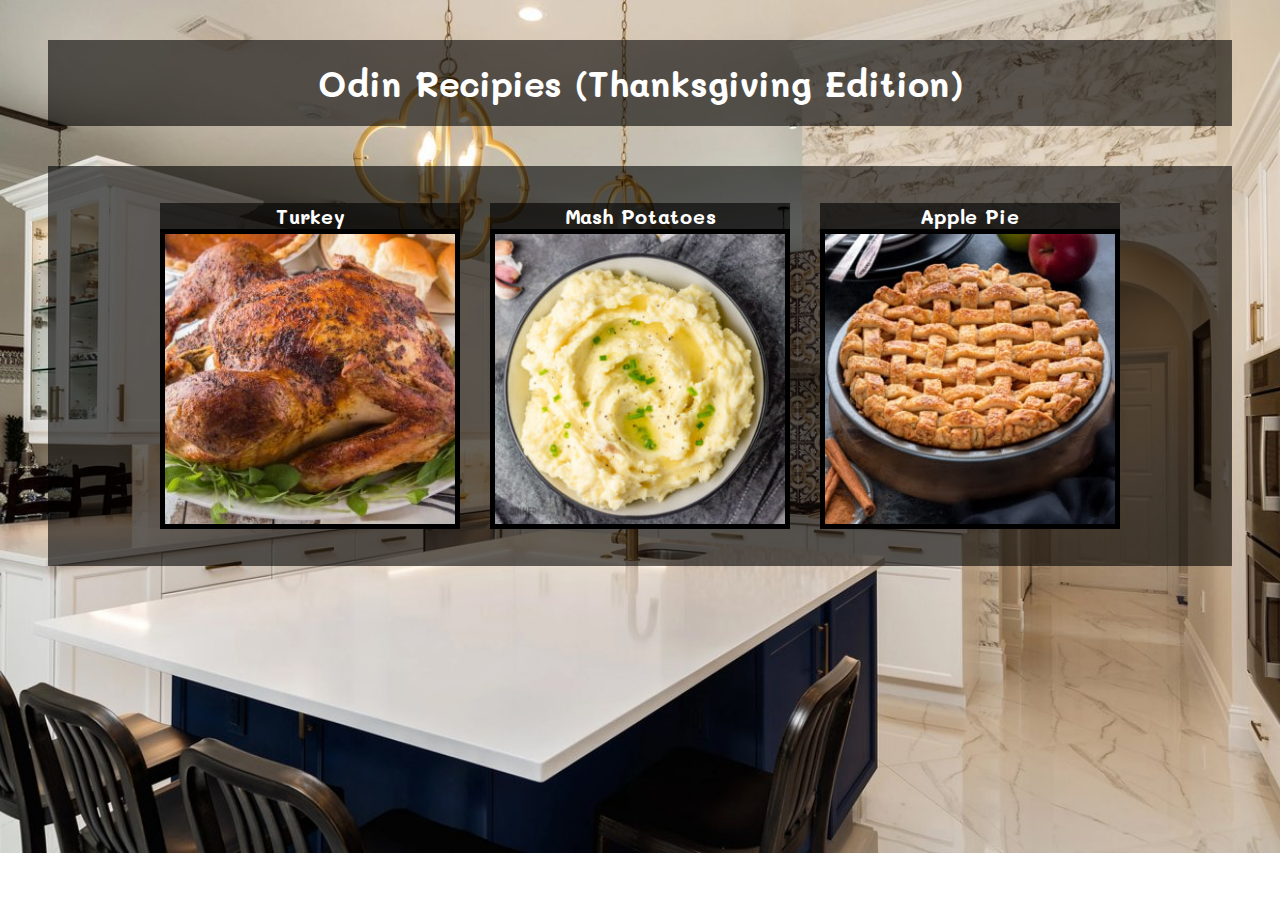
==== index.html @ c040d760 "Added pictures and names to each recipie" ====
<!DOCTYPE html>
<html lang="en">
<head>
    <meta charset="UTF-8">
    <meta http-equiv="X-UA-Compatible" content="IE=edge">
    <meta name="viewport" content="width=device-width, initial-scale=1.0">
    <title>Recipies</title>
    <link href="https://fonts.googleapis.com/css2?family=Kalam:wght@300&family=Mali&family=Rampart+One&display=swap" rel="stylesheet">
    <link rel="stylesheet" href="/style/styles.css">
</head>
<body>

    <h1>Odin Recipies (Thanksgiving Edition)</h1>

    <div class="flex-container middle">

        <div class="flex-item flex-item1">
            <p>Turkey</p>
            <div class="flex-container item-1-image">
                <img class="image" src="/imgs/turkey2.jpg" alt="Oven baked turkey">
            </div>
        </div>

        <div class="flex-item flex-item2">
            <p>Mash Potatoes</p>
            <div class="flex-container item-1-image">
                <img class="image" src="/imgs/mash-potatoe.jpg" alt="Oven baked turkey">
            </div>
        </div>

        <div class="flex-item flex-item3">
            <p>Apple Pie</p>
            <div class="flex-container item-1-image">
                <img class="image" src="/imgs/apple-pie.jpg" alt="Oven baked turkey">
            </div>
        </div>

    </div>
    
</body>
</html>
---- style/styles.css ----
*{
    box-sizing: border-box;
}

body{
    background: url(../imgs/kitchen2.jpg) no-repeat;
    background-size: cover;
}

h1{
    text-align: center;
    font-family: 'Mali', cursive;
    color: white;
    font-size: 35px;
    background: rgba(0, 0, 0, 0.6);
    margin: 40px;
    padding: 20px;
}

p{
    text-align: center;
    font-size: 20px;
    font-weight: 800;
    font-family: 'Mali', cursive;
    color: white;
    background: rgba(0, 0, 0, 0.6);
    margin: 0px
}

.flex-container.middle{
    display: flex;
    background: rgba(0, 0, 0, 0.6);
    height: 400px;
    flex-direction: row;
    align-items: center;
    justify-content: center;
    margin: 40px;
    padding: 20px 20px 20px 20px;
}

.flex-item{
    width: 300px;
    height: auto;
    margin: 15px;
    padding: 0px;
}

.flex-item1{
    min-height: 300px;
    min-width: 280px;
}

.flex-container.item-1-image{
    display: block;
    height: 300px;
    border: 5px solid black;
}

.image{
    width: 100%;
    height: 100%;
    margin: 0px;
    padding: 0px;
}

.flex-item2{
    min-height: 300px;
    min-width: 280px;
}

.flex-item3{
    min-height: 300px;
    min-width: 280px;
}
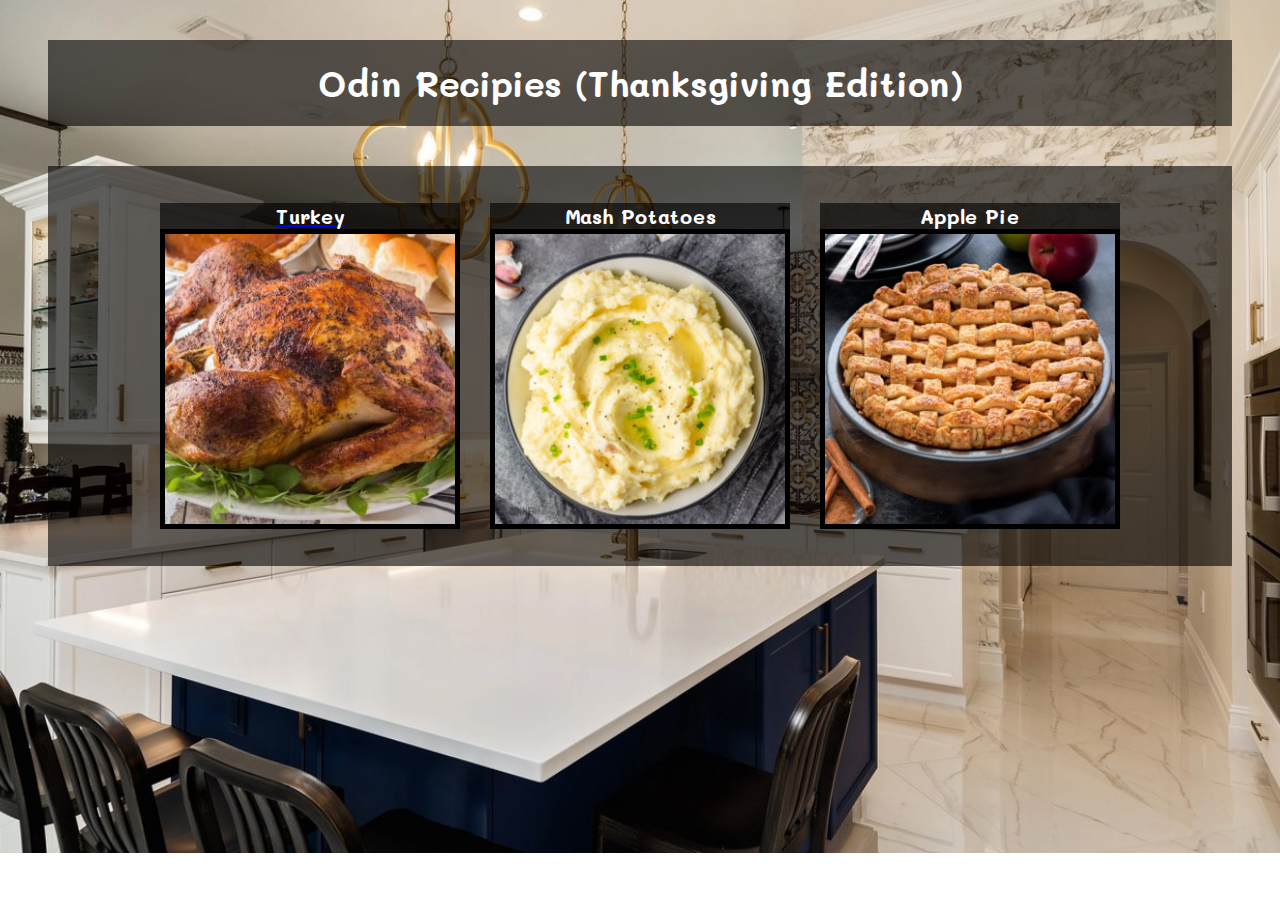
==== commit e72bba19: "changed files in recipies directory to .html" ====
--- a/index.html
+++ b/index.html
@@ -14,12 +14,12 @@
 
     <div class="flex-container middle">
 
-        <div class="flex-item flex-item1">
+        <a class="flex-item flex-item1" href="/recipies/turkey">
             <p>Turkey</p>
             <div class="flex-container item-1-image">
                 <img class="image" src="/imgs/turkey2.jpg" alt="Oven baked turkey">
             </div>
-        </div>
+        </a>
 
         <div class="flex-item flex-item2">
             <p>Mash Potatoes</p>
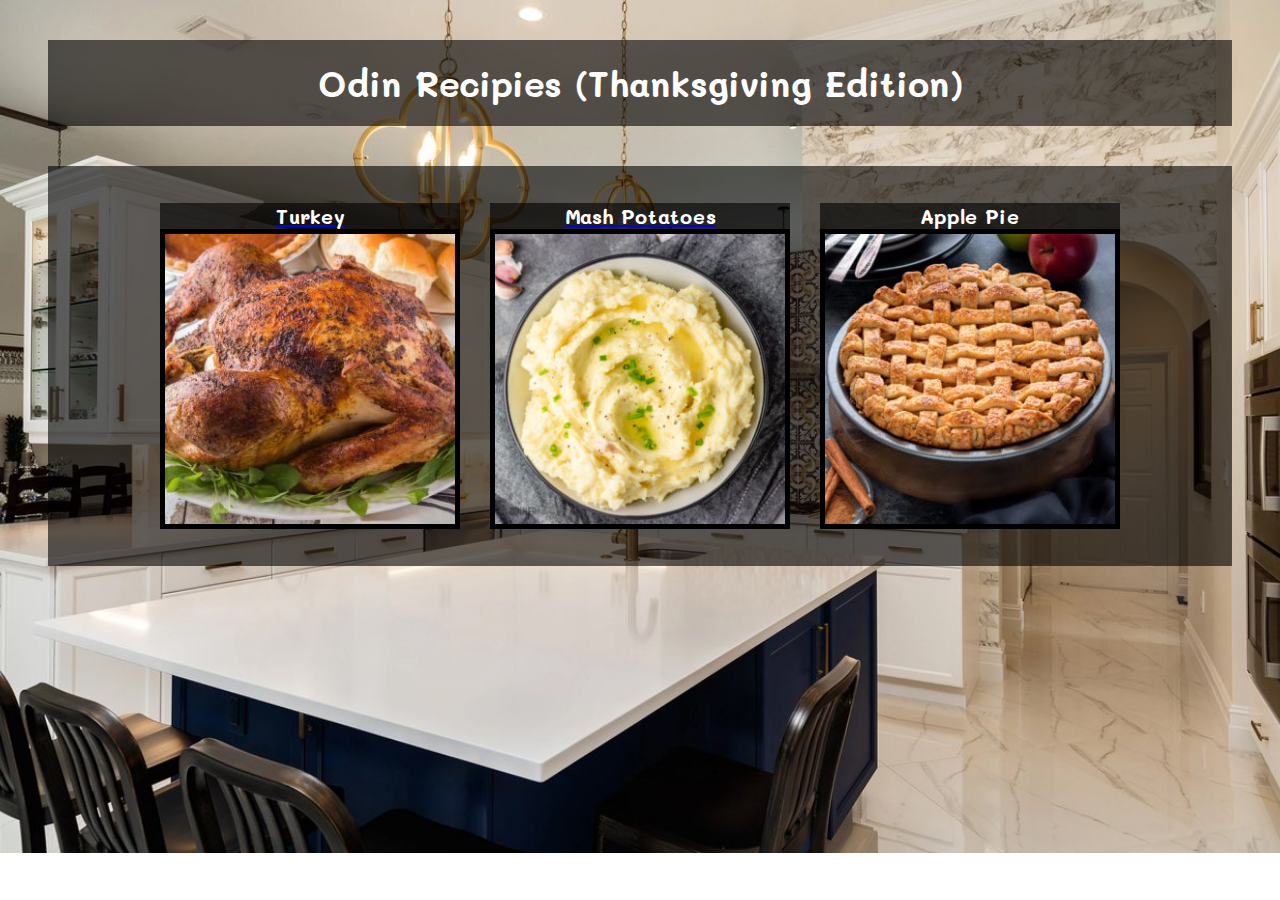
==== commit 9f3338cb: "created hrefs to all other pages" ====
--- a/index.html
+++ b/index.html
@@ -14,25 +14,25 @@
 
     <div class="flex-container middle">
 
-        <a class="flex-item flex-item1" href="/recipies/turkey">
+        <a class="flex-item flex-item1" href="/recipies/turkey.html">
             <p>Turkey</p>
             <div class="flex-container item-1-image">
                 <img class="image" src="/imgs/turkey2.jpg" alt="Oven baked turkey">
             </div>
         </a>
 
-        <div class="flex-item flex-item2">
+        <a class="flex-item flex-item2" href="/recipies/mash-potatoe.html">
             <p>Mash Potatoes</p>
             <div class="flex-container item-1-image">
                 <img class="image" src="/imgs/mash-potatoe.jpg" alt="Oven baked turkey">
             </div>
-        </div>
+        </a>
 
         <div class="flex-item flex-item3">
             <p>Apple Pie</p>
-            <div class="flex-container item-1-image">
+            <a class="flex-container item-1-image" href="/recipies/apple-pie.html">
                 <img class="image" src="/imgs/apple-pie.jpg" alt="Oven baked turkey">
-            </div>
+            </a>
         </div>
 
     </div>
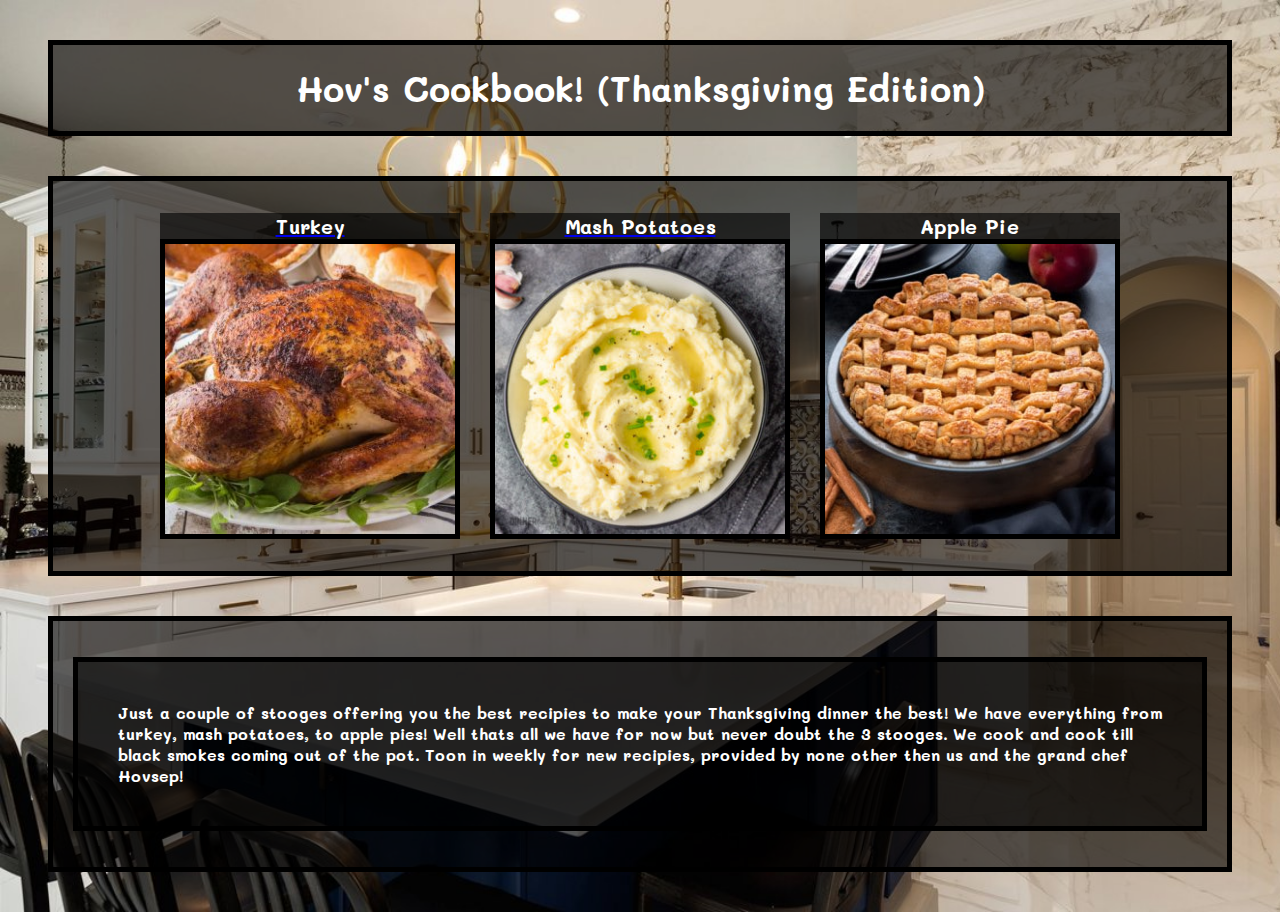
==== commit a739d438: "Added Text below middle flexbox" ====
--- a/index.html
+++ b/index.html
@@ -10,32 +10,38 @@
 </head>
 <body>
 
-    <h1>Odin Recipies (Thanksgiving Edition)</h1>
+    <h1>Hov's Cookbook! (Thanksgiving Edition)</h1>
 
     <div class="flex-container middle">
 
         <a class="flex-item flex-item1" href="/recipies/turkey.html">
-            <p>Turkey</p>
+            <p class="item-name">Turkey</p>
             <div class="flex-container item-1-image">
                 <img class="image" src="/imgs/turkey2.jpg" alt="Oven baked turkey">
             </div>
         </a>
 
         <a class="flex-item flex-item2" href="/recipies/mash-potatoe.html">
-            <p>Mash Potatoes</p>
+            <p class="item-name">Mash Potatoes</p>
             <div class="flex-container item-1-image">
                 <img class="image" src="/imgs/mash-potatoe.jpg" alt="Oven baked turkey">
             </div>
         </a>
 
         <div class="flex-item flex-item3">
-            <p>Apple Pie</p>
+            <p class="item-name">Apple Pie</p>
             <a class="flex-container item-1-image" href="/recipies/apple-pie.html">
                 <img class="image" src="/imgs/apple-pie.jpg" alt="Oven baked turkey">
             </a>
         </div>
 
     </div>
+
+    <div class="flex-container bottom">
+        <p class="opener">Just a couple of stooges offering you the best recipies to make your Thanksgiving dinner the best! We have everything from turkey, mash potatoes, 
+            to apple pies! Well thats all we have for now but never doubt the 3 stooges. We cook and cook till black smokes coming out of the pot.
+            Toon in weekly for new recipies, provided by none other then us and the grand chef Hovsep!</p>
+    </div>
     
 </body>
 </html>--- a/style/styles.css
+++ b/style/styles.css
@@ -15,9 +15,10 @@
     background: rgba(0, 0, 0, 0.6);
     margin: 40px;
     padding: 20px;
+    border: 5px solid black
 }
 
-p{
+.item-name{
     text-align: center;
     font-size: 20px;
     font-weight: 800;
@@ -36,6 +37,7 @@
     justify-content: center;
     margin: 40px;
     padding: 20px 20px 20px 20px;
+    border: 5px solid black
 }
 
 .flex-item{
@@ -71,4 +73,24 @@
 .flex-item3{
     min-height: 300px;
     min-width: 280px;
+}
+
+.opener{
+    font-family: 'Mali', cursive;
+    font-weight: 700;
+    background: rgba(0, 0, 0, 0.6);
+    color: white;
+    padding: 40px;
+    border: 5px solid black
+}
+
+.flex-container.bottom{
+    display: flex;
+    background: rgba(0, 0, 0, 0.6);
+    flex-direction: row;
+    align-items: center;
+    justify-content: center;
+    margin: 40px;
+    padding: 20px 20px 20px 20px;
+    border: 5px solid black
 }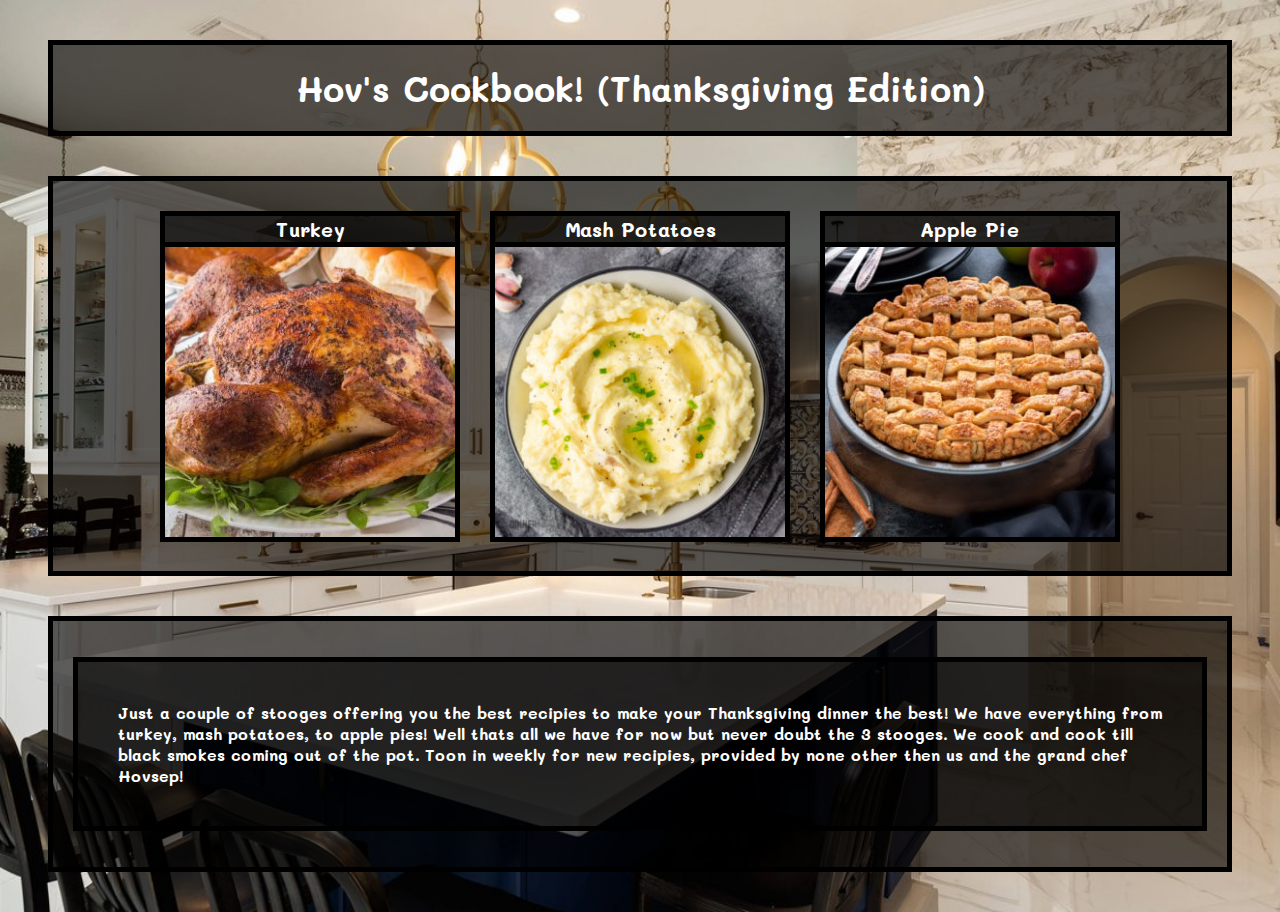
==== commit fed25cb3: "fixed purple line under item names" ====
--- a/index.html
+++ b/index.html
@@ -14,19 +14,19 @@
 
     <div class="flex-container middle">
 
-        <a class="flex-item flex-item1" href="/recipies/turkey.html">
+        <div class="flex-item flex-item1">
             <p class="item-name">Turkey</p>
-            <div class="flex-container item-1-image">
+            <a class="flex-container item-1-image" href="/recipies/turkey.html">
                 <img class="image" src="/imgs/turkey2.jpg" alt="Oven baked turkey">
-            </div>
-        </a>
+            </a>
+        </div>
 
-        <a class="flex-item flex-item2" href="/recipies/mash-potatoe.html">
+        <div class="flex-item flex-item2">
             <p class="item-name">Mash Potatoes</p>
-            <div class="flex-container item-1-image">
+            <a class="flex-container item-1-image" href="/recipies/mash-potatoe.html">
                 <img class="image" src="/imgs/mash-potatoe.jpg" alt="Oven baked turkey">
-            </div>
-        </a>
+            </a>
+        </div>
 
         <div class="flex-item flex-item3">
             <p class="item-name">Apple Pie</p>
--- a/style/styles.css
+++ b/style/styles.css
@@ -25,7 +25,10 @@
     font-family: 'Mali', cursive;
     color: white;
     background: rgba(0, 0, 0, 0.6);
-    margin: 0px
+    margin: 0px;
+    border-top: 5px solid black;
+    border-left: 5px solid black;
+    border-right: 5px solid black;
 }
 
 .flex-container.middle{
@@ -38,6 +41,10 @@
     margin: 40px;
     padding: 20px 20px 20px 20px;
     border: 5px solid black
+}
+
+a:visited{
+    text-decoration: none;
 }
 
 .flex-item{
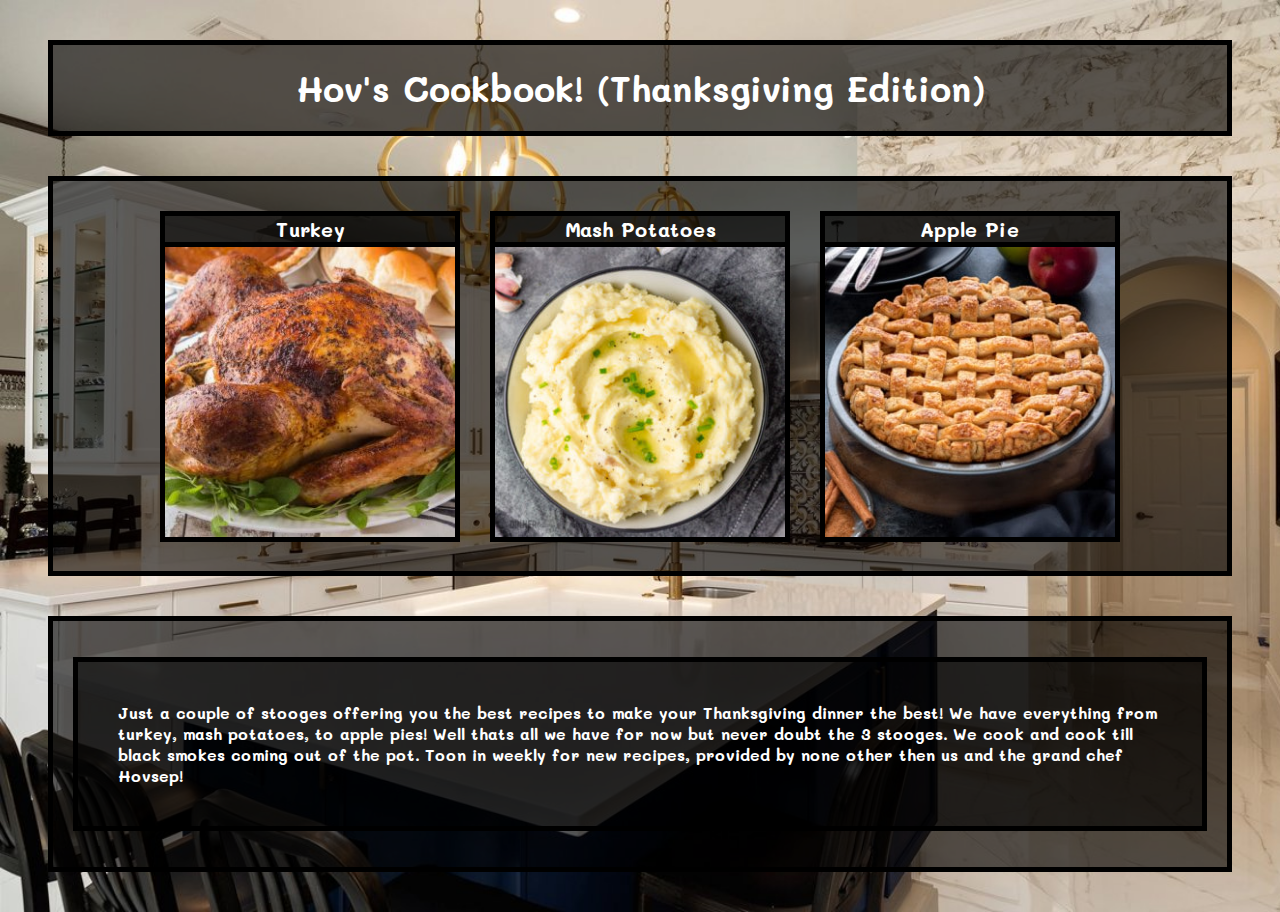
==== commit 633d4eb1: "created structure for recipe html and applied to Apple Crust Pie" ====
--- a/index.html
+++ b/index.html
@@ -4,11 +4,11 @@
     <meta charset="UTF-8">
     <meta http-equiv="X-UA-Compatible" content="IE=edge">
     <meta name="viewport" content="width=device-width, initial-scale=1.0">
-    <title>Recipies</title>
+    <title>recipes</title>
     <link href="https://fonts.googleapis.com/css2?family=Kalam:wght@300&family=Mali&family=Rampart+One&display=swap" rel="stylesheet">
     <link rel="stylesheet" href="/style/styles.css">
 </head>
-<body>
+<body class="homepage">
 
     <h1>Hov's Cookbook! (Thanksgiving Edition)</h1>
 
@@ -38,9 +38,9 @@
     </div>
 
     <div class="flex-container bottom">
-        <p class="opener">Just a couple of stooges offering you the best recipies to make your Thanksgiving dinner the best! We have everything from turkey, mash potatoes, 
+        <p class="opener">Just a couple of stooges offering you the best recipes to make your Thanksgiving dinner the best! We have everything from turkey, mash potatoes, 
             to apple pies! Well thats all we have for now but never doubt the 3 stooges. We cook and cook till black smokes coming out of the pot.
-            Toon in weekly for new recipies, provided by none other then us and the grand chef Hovsep!</p>
+            Toon in weekly for new recipes, provided by none other then us and the grand chef Hovsep!</p>
     </div>
     
 </body>
--- a/style/styles.css
+++ b/style/styles.css
@@ -1,10 +1,5 @@
 *{
     box-sizing: border-box;
-}
-
-body{
-    background: url(../imgs/kitchen2.jpg) no-repeat;
-    background-size: cover;
 }
 
 h1{
@@ -16,6 +11,15 @@
     margin: 40px;
     padding: 20px;
     border: 5px solid black
+}
+
+/*------------------------------------------------------
+homepage
+------------------------------------------------------*/
+
+.homepage{
+    background: url(../imgs/kitchen2.jpg) no-repeat;
+    background-size: cover;
 }
 
 .item-name{
@@ -41,10 +45,6 @@
     margin: 40px;
     padding: 20px 20px 20px 20px;
     border: 5px solid black
-}
-
-a:visited{
-    text-decoration: none;
 }
 
 .flex-item{
@@ -100,4 +100,50 @@
     margin: 40px;
     padding: 20px 20px 20px 20px;
     border: 5px solid black
+}
+
+/*------------------------------------------------------
+recipe
+------------------------------------------------------*/
+
+.recipe-page{
+    background: url(../imgs/cutting-board.jpg) no-repeat;
+    background-size: cover;
+}
+
+.recipe-cointainer-top{
+    display: flex;
+    justify-content: center;
+    align-items: center;
+    flex-direction: row;
+}
+
+.closer{
+    font-family: 'Mali', cursive;
+    font-weight: 700;
+    background: rgba(0, 0, 0, 0.6);
+    color: white;
+    padding: 40px;
+    margin: 25px;
+    margin-top: 0px;
+    border: 5px solid black;
+}
+
+h3{
+    font-size: 25px;
+    margin-bottom: 25px;
+    margin-top: 0px;
+}
+
+.description-head{
+    font-family: 'Mali', cursive;
+    font-weight: 700;
+    background: rgba(0, 0, 0, 0.6);
+    color: white;
+    margin: 0px;
+    margin-left: 25px;
+    margin-right: 25px;
+    border-top: 5px solid black;
+    border-left: 5px solid black;
+    border-right: 5px solid black;
 }